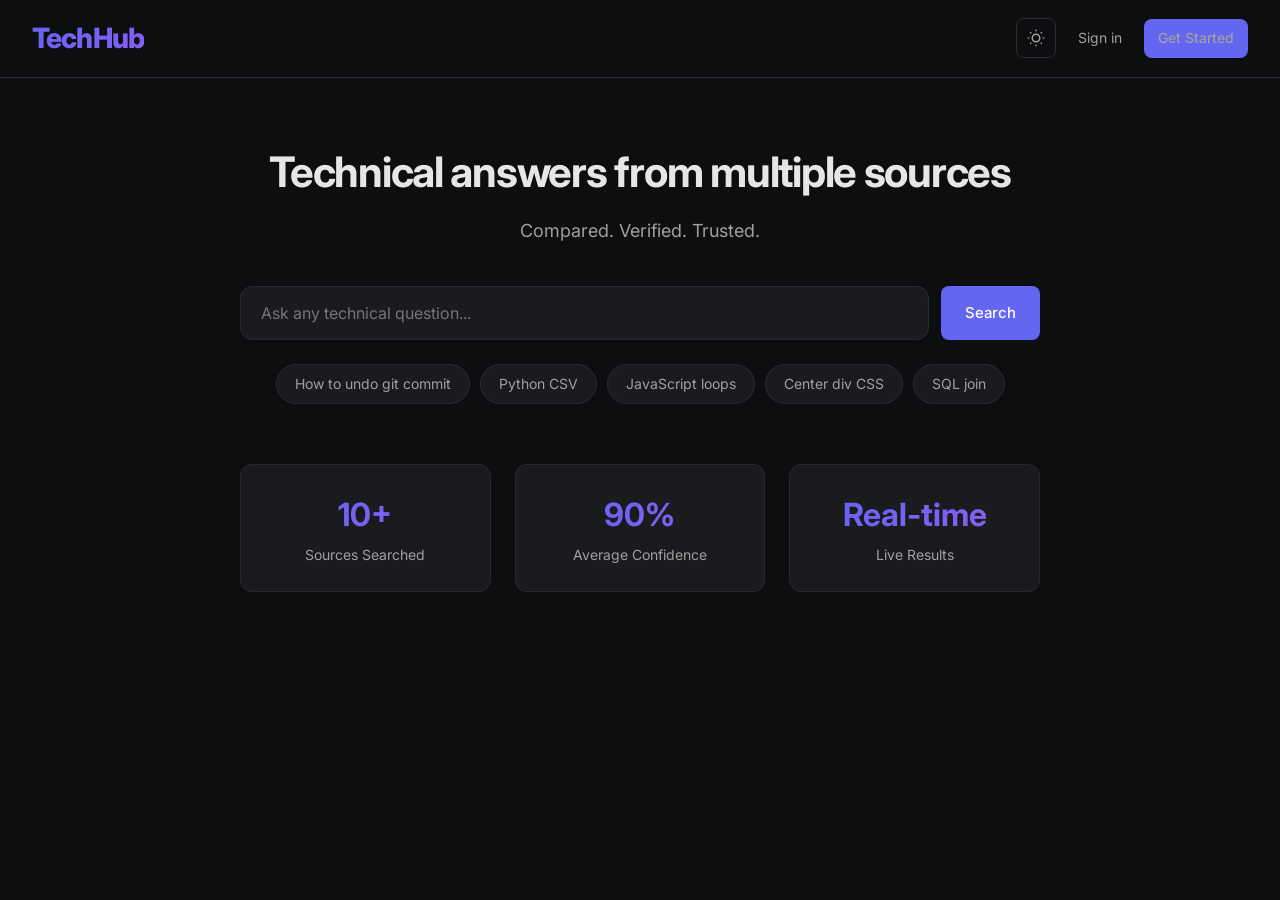
==== frontend/index.html @ e50068ae "TechHub - Multi-source answer system" ====
<!DOCTYPE html>
<html lang="en">
<head>
    <meta charset="UTF-8">
    <meta name="viewport" content="width=device-width, initial-scale=1.0">
    <title>TechHub - Multi- Source Technical Question Answering With Consensus Detection.</title>
    <link rel="stylesheet" href="style.css">
    <link href="https://fonts.googleapis.com/css2?family=Inter:wght@300;400;500;600;700&display=swap" rel="stylesheet">
</head>
<body>
    <nav class="navbar">
        <div class="navbar-logo">TechHub</div>
        <div class="navbar-links">
            <button class="btn-icon" onclick="toggleTheme()" id="theme-icon">🌙</button>
            <a href="login.html">Sign in</a>
            <a href="register.html" class="btn-primary">Get Started</a>
        </div>
    </nav>
    
    <div class="container" style="text-align:center; padding-top:60px;">
        <h1 style="font-size:42px; font-weight:700; margin-bottom:12px; letter-spacing:-0.03em;">Technical answers from multiple sources</h1>
        <p style="color:var(--text-secondary); font-size:18px; margin-bottom:40px;">Compared. Verified. Trusted.</p>
        
        <div class="search-box">
            <input type="text" id="search-input" placeholder="Ask any technical question...">
            <button class="btn-primary" onclick="performSearch()">Search</button>
        </div>
        
        <div class="suggestions">
            <span class="chip" onclick="quickSearch('How to undo git commit')">How to undo git commit</span>
            <span class="chip" onclick="quickSearch('How to read CSV in Python')">Python CSV</span>
            <span class="chip" onclick="quickSearch('JavaScript array loop')">JavaScript loops</span>
            <span class="chip" onclick="quickSearch('Center div CSS')">Center div CSS</span>
            <span class="chip" onclick="quickSearch('SQL join query')">SQL join</span>
        </div>
        
        <div class="stats-grid" style="max-width:800px; margin:60px auto;">
            <div class="stat-card">
                <div class="stat-value">10+</div>
                <div class="stat-label">Sources Searched</div>
            </div>
            <div class="stat-card">
                <div class="stat-value">90%</div>
                <div class="stat-label">Average Confidence</div>
            </div>
            <div class="stat-card">
                <div class="stat-value">Real-time</div>
                <div class="stat-label">Live Results</div>
            </div>
        </div>
    </div>
    
    <script src="script.js"></script>
</body>
</html>
---- frontend/style.css ----
/* ============ CSS VARIABLES ============ */
:root {
    --bg-primary: #FFFFFF;
    --bg-secondary: #F7F8FA;
    --bg-tertiary: #EEF0F3;
    --bg-hover: #E5E7EB;
    
    --text-primary: #111827;
    --text-secondary: #6B7280;
    --text-muted: #9CA3AF;
    
    --accent: #4F46E5;
    --accent-hover: #4338CA;
    --accent-light: #EEF2FF;
    
    --success: #10B981;
    --success-bg: #D1FAE5;
    --warning: #F59E0B;
    --warning-bg: #FEF3C7;
    --danger: #EF4444;
    --danger-bg: #FEE2E2;
    
    --border: #E5E7EB;
    --radius: 8px;
    --shadow-sm: 0 1px 2px rgba(0,0,0,0.05);
    --shadow-md: 0 4px 6px rgba(0,0,0,0.07);
    --shadow-lg: 0 10px 25px rgba(0,0,0,0.1);
    
    --transition: 0.3s cubic-bezier(0.4, 0, 0.2, 1);
}

[data-theme="dark"] {
    --bg-primary: #0D0E10;
    --bg-secondary: #1A1B1E;
    --bg-tertiary: #2A2B2E;
    --bg-hover: #3A3B3E;
    
    --text-primary: #E6E6E6;
    --text-secondary: #A0A0A0;
    --text-muted: #666666;
    
    --accent: #6366F1;
    --accent-hover: #818CF8;
    --accent-light: #1E1B4B;
    
    --success: #34D399;
    --success-bg: #064E3B;
    --warning: #FBBF24;
    --warning-bg: #78350F;
    --danger: #F87171;
    --danger-bg: #7F1D1D;
    
    --border: #2A2B2E;
    --shadow-sm: 0 1px 2px rgba(0,0,0,0.3);
    --shadow-md: 0 4px 6px rgba(0,0,0,0.4);
    --shadow-lg: 0 10px 25px rgba(0,0,0,0.5);
}

/* ============ RESET ============ */
* {
    margin: 0;
    padding: 0;
    box-sizing: border-box;
}

body {
    font-family: 'Inter', -apple-system, BlinkMacSystemFont, 'Segoe UI', sans-serif;
    background: var(--bg-primary);
    color: var(--text-primary);
    line-height: 1.6;
    min-height: 100vh;
    transition: background var(--transition), color var(--transition);
}

a {
    color: var(--accent);
    text-decoration: none;
}

button {
    cursor: pointer;
    font-family: inherit;
}

input, select, textarea {
    font-family: inherit;
    background: var(--bg-secondary);
    border: 1px solid var(--border);
    color: var(--text-primary);
    padding: 12px 16px;
    border-radius: var(--radius);
    outline: none;
    width: 100%;
    font-size: 15px;
    transition: all var(--transition);
}

input:focus, select:focus, textarea:focus {
    border-color: var(--accent);
    box-shadow: 0 0 0 3px rgba(79, 70, 229, 0.1);
    transform: translateY(-2px);
}

/* ============ BUTTONS ============ */
.btn-primary {
    background: var(--accent);
    color: white;
    border: none;
    padding: 12px 24px;
    border-radius: var(--radius);
    font-size: 15px;
    font-weight: 500;
    transition: all var(--transition);
    white-space: nowrap;
}

.btn-primary:hover {
    background: var(--accent-hover);
    transform: translateY(-2px);
    box-shadow: 0 10px 20px rgba(79, 70, 229, 0.3);
}

.btn-outline {
    background: transparent;
    color: var(--text-primary);
    border: 1px solid var(--border);
    padding: 12px 24px;
    border-radius: var(--radius);
    font-size: 15px;
    transition: all var(--transition);
    white-space: nowrap;
}

.btn-outline:hover {
    border-color: var(--accent);
    color: var(--accent);
    transform: translateY(-2px);
}

.btn-icon {
    width: 40px;
    height: 40px;
    border-radius: var(--radius);
    border: 1px solid var(--border);
    background: transparent;
    color: var(--text-secondary);
    cursor: pointer;
    display: flex;
    align-items: center;
    justify-content: center;
    transition: all var(--transition);
    font-size: 18px;
}

.btn-icon:hover {
    background: var(--bg-hover);
    color: var(--text-primary);
    transform: rotate(30deg) scale(1.1);
}

/* ============ NAVBAR ============ */
.navbar {
    display: flex;
    justify-content: space-between;
    align-items: center;
    padding: 16px 32px;
    border-bottom: 1px solid var(--border);
    background: var(--bg-primary);
    position: sticky;
    top: 0;
    z-index: 100;
    backdrop-filter: blur(10px);
}

.navbar-logo {
    font-size: 28px;
    font-weight: 800;
    letter-spacing: -0.03em;
    background: linear-gradient(135deg, var(--accent), #8B5CF6);
    -webkit-background-clip: text;
    -webkit-text-fill-color: transparent;
    background-clip: text;
    transition: transform 0.3s ease;
}

.navbar-logo:hover {
    transform: scale(1.05);
}

.navbar-links {
    display: flex;
    gap: 8px;
    align-items: center;
}

.navbar-links a {
    color: var(--text-secondary);
    font-size: 14px;
    padding: 8px 14px;
    border-radius: var(--radius);
    transition: all var(--transition);
}

.navbar-links a:hover {
    color: var(--text-primary);
    background: var(--bg-hover);
    transform: translateY(-2px);
}

/* ============ CONTAINER ============ */
.container {
    max-width: 1200px;
    margin: 0 auto;
    padding: 40px 32px;
}

.auth-container {
    max-width: 440px;
    margin: 60px auto;
    padding: 40px;
    background: var(--bg-secondary);
    border: 1px solid var(--border);
    border-radius: 12px;
    box-shadow: var(--shadow-md);
    animation: floatUp 0.6s ease;
}

/* ============ SEARCH ============ */
.search-box {
    display: flex;
    gap: 12px;
    margin-bottom: 24px;
    max-width: 800px;
    margin-left: auto;
    margin-right: auto;
    animation: floatUp 0.6s ease;
}

.search-box input {
    flex: 1;
    padding: 16px 20px;
    font-size: 16px;
    border-radius: 12px;
    box-shadow: var(--shadow-sm);
}

@keyframes floatUp {
    from {
        opacity: 0;
        transform: translateY(30px);
    }
    to {
        opacity: 1;
        transform: translateY(0);
    }
}

/* ============ GRID LAYOUT ============ */
.grid-2 {
    display: grid;
    grid-template-columns: repeat(2, 1fr);
    gap: 24px;
}

.grid-3 {
    display: grid;
    grid-template-columns: repeat(3, 1fr);
    gap: 24px;
}

.grid-4 {
    display: grid;
    grid-template-columns: repeat(4, 1fr);
    gap: 24px;
}

/* ============ CARDS ============ */
.card {
    background: var(--bg-secondary);
    border: 1px solid var(--border);
    border-radius: 12px;
    padding: 24px;
    transition: all var(--transition);
    cursor: pointer;
}

.card:hover {
    transform: scale(1.03) translateY(-4px);
    box-shadow: 0 20px 40px rgba(0, 0, 0, 0.15);
    border-color: var(--accent);
}

.card:hover .card-title {
    color: var(--accent);
}

.card-header {
    display: flex;
    justify-content: space-between;
    align-items: center;
    margin-bottom: 16px;
    gap: 12px;
    flex-wrap: wrap;
}

.card-title {
    font-size: 16px;
    font-weight: 600;
    color: var(--text-primary);
    transition: color var(--transition);
}

.card-source {
    font-size: 12px;
    color: var(--text-secondary);
    padding: 4px 12px;
    background: var(--bg-tertiary);
    border-radius: 20px;
    white-space: nowrap;
}

.card-body {
    font-size: 14px;
    color: var(--text-secondary);
    margin-bottom: 16px;
    line-height: 1.7;
}

.card-actions {
    display: flex;
    gap: 8px;
    flex-wrap: wrap;
}

.card-actions button {
    font-size: 13px;
    padding: 8px 14px;
    background: transparent;
    border: 1px solid var(--border);
    color: var(--text-secondary);
    border-radius: var(--radius);
    transition: all var(--transition);
}

.card-actions button:hover {
    color: var(--accent);
    border-color: var(--accent);
    background: var(--accent-light);
}

/* ============ CONFIDENCE BAR ============ */
.confidence-bar {
    width: 100%;
    height: 6px;
    background: var(--bg-tertiary);
    border-radius: 3px;
    margin: 8px 0;
    overflow: hidden;
}

.confidence-fill {
    height: 100%;
    border-radius: 3px;
    transition: width 0.5s ease;
}

.confidence-high {
    background: var(--success);
}

.confidence-medium {
    background: var(--warning);
}

.confidence-low {
    background: var(--danger);
}

/* ============ CONSENSUS BANNER ============ */
.consensus-banner {
    background: var(--success-bg);
    border: 1px solid var(--success);
    border-radius: 12px;
    padding: 20px 24px;
    margin-bottom: 24px;
    animation: glow 2s ease infinite;
}

.consensus-banner h3 {
    color: var(--success);
    font-size: 18px;
    margin-bottom: 8px;
}

@keyframes glow {
    0%, 100% { box-shadow: 0 0 5px rgba(16, 185, 129, 0.2); }
    50% { box-shadow: 0 0 20px rgba(16, 185, 129, 0.4); }
}

/* ============ SUGGESTIONS ============ */
.suggestions {
    display: flex;
    flex-wrap: wrap;
    gap: 10px;
    justify-content: center;
    margin-bottom: 32px;
}

.chip {
    padding: 8px 18px;
    background: var(--bg-secondary);
    border: 1px solid var(--border);
    border-radius: 24px;
    font-size: 14px;
    color: var(--text-secondary);
    cursor: pointer;
    transition: all var(--transition);
}

.chip:hover {
    border-color: var(--accent);
    color: var(--accent);
    background: var(--accent-light);
    transform: scale(1.1);
    box-shadow: 0 4px 12px rgba(79, 70, 229, 0.2);
}

/* ============ STATS ============ */
.stats-grid {
    display: grid;
    grid-template-columns: repeat(auto-fit, minmax(200px, 1fr));
    gap: 24px;
    margin: 40px 0;
}

.stat-card {
    background: var(--bg-secondary);
    border: 1px solid var(--border);
    border-radius: 12px;
    padding: 24px;
    text-align: center;
    transition: all var(--transition);
}

.stat-card:hover {
    transform: translateY(-4px);
    box-shadow: 0 10px 30px rgba(0, 0, 0, 0.1);
}

.stat-value {
    font-size: 32px;
    font-weight: 700;
    background: linear-gradient(135deg, var(--accent), #8B5CF6);
    -webkit-background-clip: text;
    -webkit-text-fill-color: transparent;
    background-clip: text;
}

.stat-label {
    font-size: 14px;
    color: var(--text-secondary);
    margin-top: 4px;
}

/* ============ HISTORY ============ */
.history-item {
    display: flex;
    justify-content: space-between;
    align-items: center;
    padding: 20px 24px;
    background: var(--bg-secondary);
    border: 1px solid var(--border);
    border-radius: 12px;
    margin-bottom: 12px;
    transition: all var(--transition);
    cursor: pointer;
}

.history-item:hover {
    transform: translateX(8px);
    border-color: var(--accent);
    box-shadow: 0 4px 12px rgba(0, 0, 0, 0.1);
}

.history-query {
    font-size: 15px;
    color: var(--text-primary);
    font-weight: 500;
}

.history-meta {
    font-size: 13px;
    color: var(--text-muted);
    margin-top: 4px;
}

/* ============ TOAST ============ */
.toast {
    position: fixed;
    bottom: 32px;
    right: 32px;
    background: var(--bg-secondary);
    border: 1px solid var(--border);
    border-radius: 12px;
    padding: 16px 24px;
    font-size: 14px;
    z-index: 1000;
    animation: slideIn 0.3s ease;
    box-shadow: var(--shadow-lg);
    max-width: 400px;
}

.toast.success {
    border-color: var(--success);
    color: var(--success);
}

.toast.error {
    border-color: var(--danger);
    color: var(--danger);
}

@keyframes slideIn {
    from { transform: translateY(100px); opacity: 0; }
    to { transform: translateY(0); opacity: 1; }
}

/* ============ LOADING ============ */
.loading {
    text-align: center;
    padding: 60px;
    animation: fadeIn 0.3s ease;
}

.spinner {
    width: 40px;
    height: 40px;
    border: 4px solid var(--border);
    border-top: 4px solid var(--accent);
    border-radius: 50%;
    animation: spin 0.8s linear infinite;
    margin: 0 auto;
}

@keyframes spin {
    to { transform: rotate(360deg); }
}

@keyframes fadeIn {
    from { opacity: 0; }
    to { opacity: 1; }
}

/* ============ RESULTS ANIMATION ============ */
#results-container .card {
    animation: fadeInUp 0.5s ease forwards;
    opacity: 0;
}

#results-container .card:nth-child(1) { animation-delay: 0.1s; }
#results-container .card:nth-child(2) { animation-delay: 0.2s; }
#results-container .card:nth-child(3) { animation-delay: 0.3s; }
#results-container .card:nth-child(4) { animation-delay: 0.4s; }
#results-container .card:nth-child(5) { animation-delay: 0.5s; }
#results-container .card:nth-child(6) { animation-delay: 0.6s; }

@keyframes fadeInUp {
    from {
        opacity: 0;
        transform: translateY(20px);
    }
    to {
        opacity: 1;
        transform: translateY(0);
    }
}

/* ============ RESPONSIVE ============ */
@media (max-width: 768px) {
    .navbar {
        padding: 12px 16px;
    }
    .container {
        padding: 24px 16px;
    }
    .grid-2, .grid-3, .grid-4 {
        grid-template-columns: 1fr;
    }
    .search-box {
        flex-direction: column;
    }
    .auth-container {
        margin: 24px 16px;
        padding: 24px;
    }
    .history-item {
        flex-direction: column;
        gap: 12px;
        align-items: flex-start;
    }
    .navbar-logo {
        font-size: 22px;
    }
}

@media (min-width: 769px) and (max-width: 1024px) {
    .grid-3, .grid-4 {
        grid-template-columns: repeat(2, 1fr);
    }
}
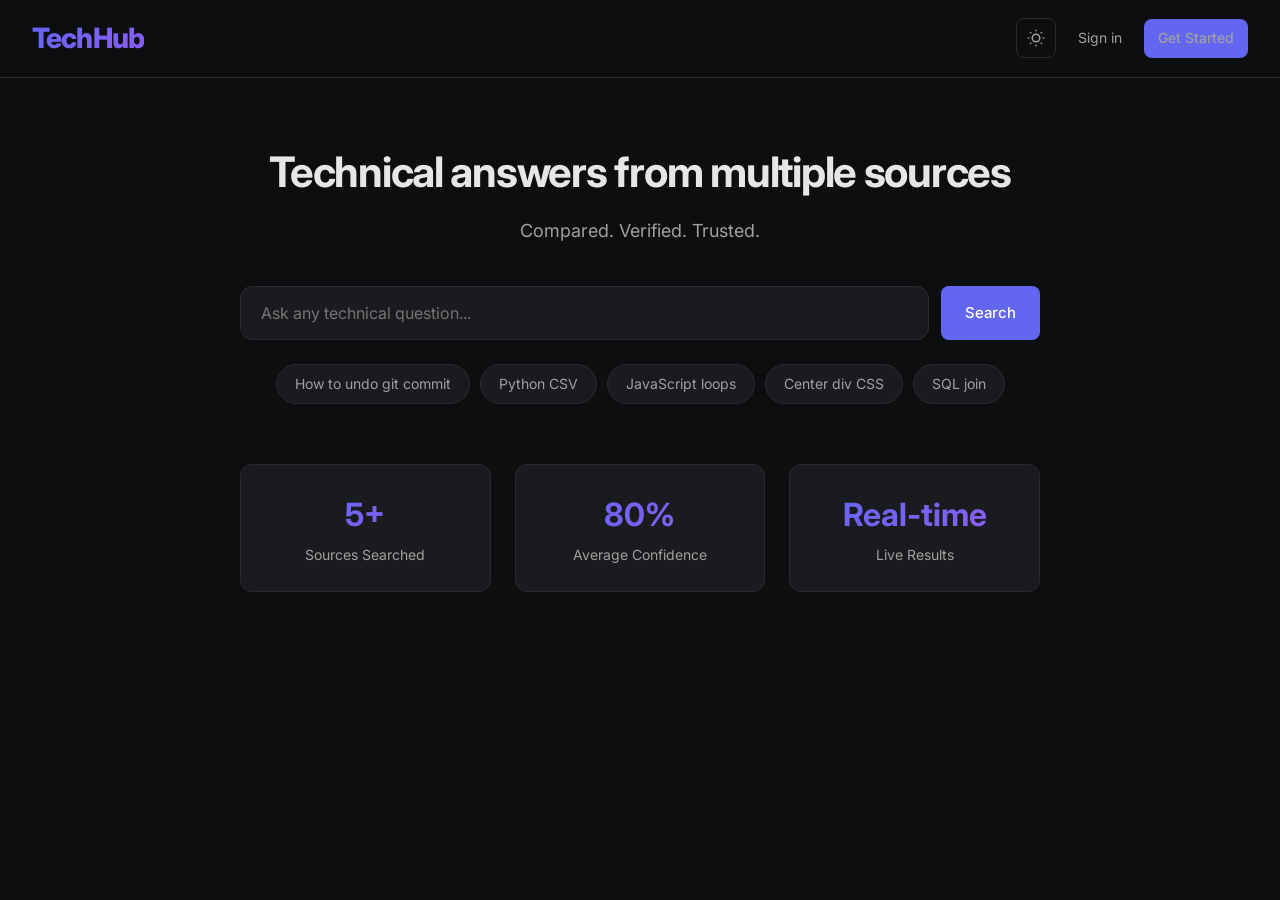
==== commit 0a2ae6ec: "Hide API keys using .env" ====
--- a/frontend/index.html
+++ b/frontend/index.html
@@ -36,11 +36,11 @@
         
         <div class="stats-grid" style="max-width:800px; margin:60px auto;">
             <div class="stat-card">
-                <div class="stat-value">10+</div>
+                <div class="stat-value">5+</div>
                 <div class="stat-label">Sources Searched</div>
             </div>
             <div class="stat-card">
-                <div class="stat-value">90%</div>
+                <div class="stat-value">80%</div>
                 <div class="stat-label">Average Confidence</div>
             </div>
             <div class="stat-card">
